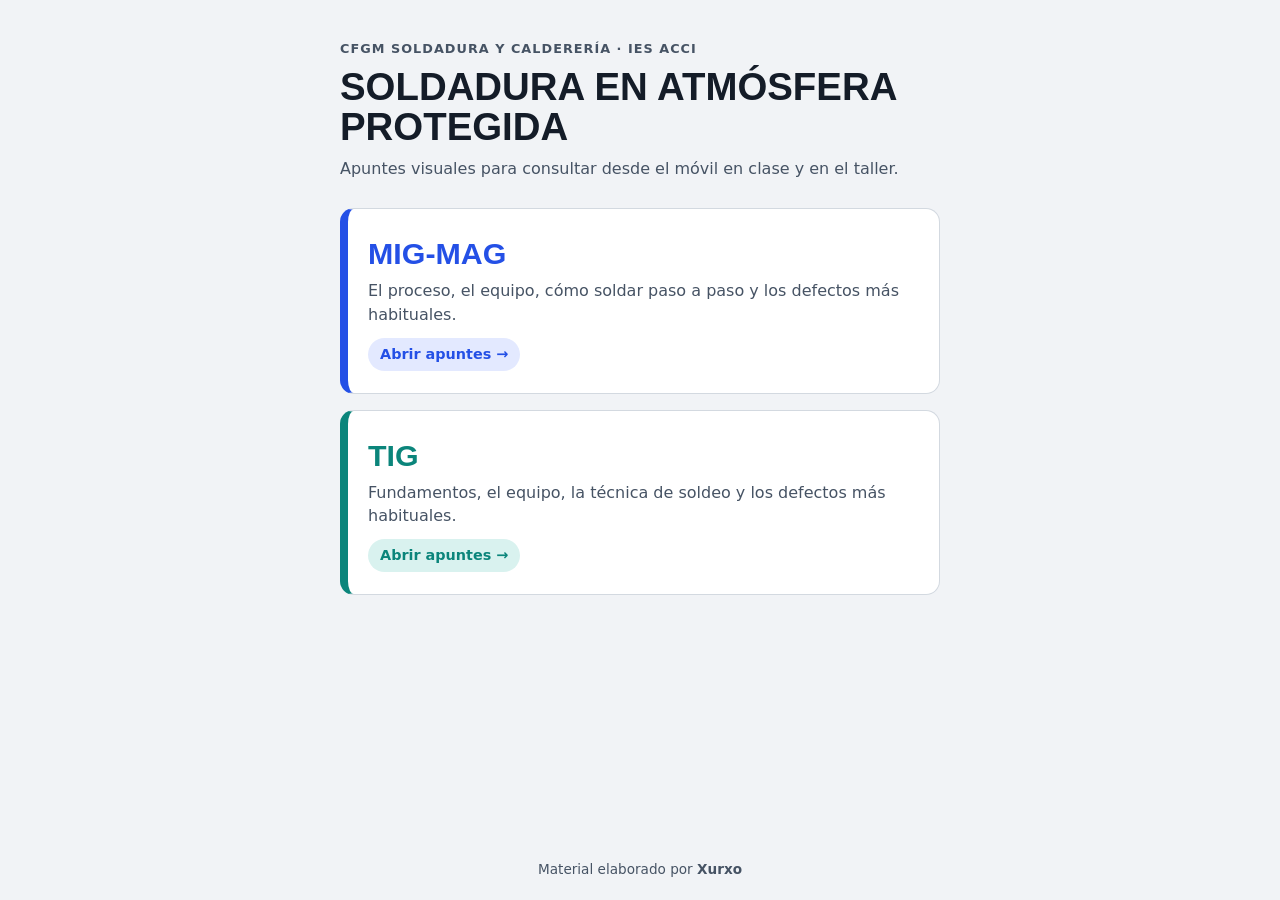
==== index.html @ 23c4bad8 "Add files via upload" ====
<!DOCTYPE html>
<html lang="es">
<head>
<meta charset="utf-8">
<meta name="viewport" content="width=device-width, initial-scale=1, viewport-fit=cover">
<title>Soldadura en Atmósfera Protegida · MIG-MAG y TIG</title>
<meta name="description" content="Apuntes visuales de MIG-MAG y TIG para el CFGM de Soldadura y Calderería.">
<meta name="theme-color" content="#2450E6">
<style>
:root{--paper:#F1F3F6;--card:#fff;--ink:#141C28;--ink2:#465364;--line:#D3D9E0;--arc:#2450E6;--arc-soft:#E3E9FF;--gas:#0B857B;--gas-soft:#D9F2EF}
@media (prefers-color-scheme:dark){:root{--paper:#0E141B;--card:#161E29;--ink:#E8EEF5;--ink2:#A2AFBE;--line:#2A3543;--arc:#8FA8FF;--arc-soft:#1A2544;--gas:#4FD1C5;--gas-soft:#12302D}}
*{box-sizing:border-box;margin:0}
body{background:var(--paper);color:var(--ink);font-family:"Atkinson Hyperlegible",system-ui,-apple-system,"Segoe UI",sans-serif;line-height:1.45;min-height:100vh;display:flex;flex-direction:column}
main{max-width:640px;width:100%;margin:0 auto;padding:40px 20px 24px;flex:1}
.etq{font-size:.8rem;letter-spacing:.08em;text-transform:uppercase;color:var(--ink2);font-weight:700}
h1{font-family:"Barlow Condensed","Arial Narrow",Impact,sans-serif;font-size:2.4rem;line-height:1.05;margin:8px 0 10px;text-transform:uppercase}
p.intro{color:var(--ink2);margin-bottom:28px}
a.tarjeta{display:block;text-decoration:none;color:inherit;background:var(--card);border:1px solid var(--line);border-left:8px solid var(--c);border-radius:14px;padding:22px 20px;margin-bottom:16px;transition:transform .12s}
a.tarjeta:active{transform:scale(.98)}
a.tarjeta h2{font-family:"Barlow Condensed","Arial Narrow",Impact,sans-serif;font-size:1.9rem;text-transform:uppercase;color:var(--c)}
a.tarjeta p{color:var(--ink2);margin-top:4px}
a.tarjeta span{display:inline-block;margin-top:12px;background:var(--cs);color:var(--c);font-weight:700;padding:6px 12px;border-radius:999px;font-size:.9rem}
.mig{--c:var(--arc);--cs:var(--arc-soft)}
.tig{--c:var(--gas);--cs:var(--gas-soft)}
footer{text-align:center;color:var(--ink2);font-size:.85rem;padding:20px}
</style>
</head>
<body>
<main>
  <div class="etq">CFGM Soldadura y Calderería · IES ACCI</div>
  <h1>Soldadura en atmósfera protegida</h1>
  <p class="intro">Apuntes visuales para consultar desde el móvil en clase y en el taller.</p>

  <a class="tarjeta mig" href="migmag.html">
    <h2>MIG-MAG</h2>
    <p>El proceso, el equipo, cómo soldar paso a paso y los defectos más habituales.</p>
    <span>Abrir apuntes →</span>
  </a>

  <a class="tarjeta tig" href="tig.html">
    <h2>TIG</h2>
    <p>Fundamentos, el equipo, la técnica de soldeo y los defectos más habituales.</p>
    <span>Abrir apuntes →</span>
  </a>
</main>
<footer>Material elaborado por <b>Xurxo</b></footer>
</body>
</html>
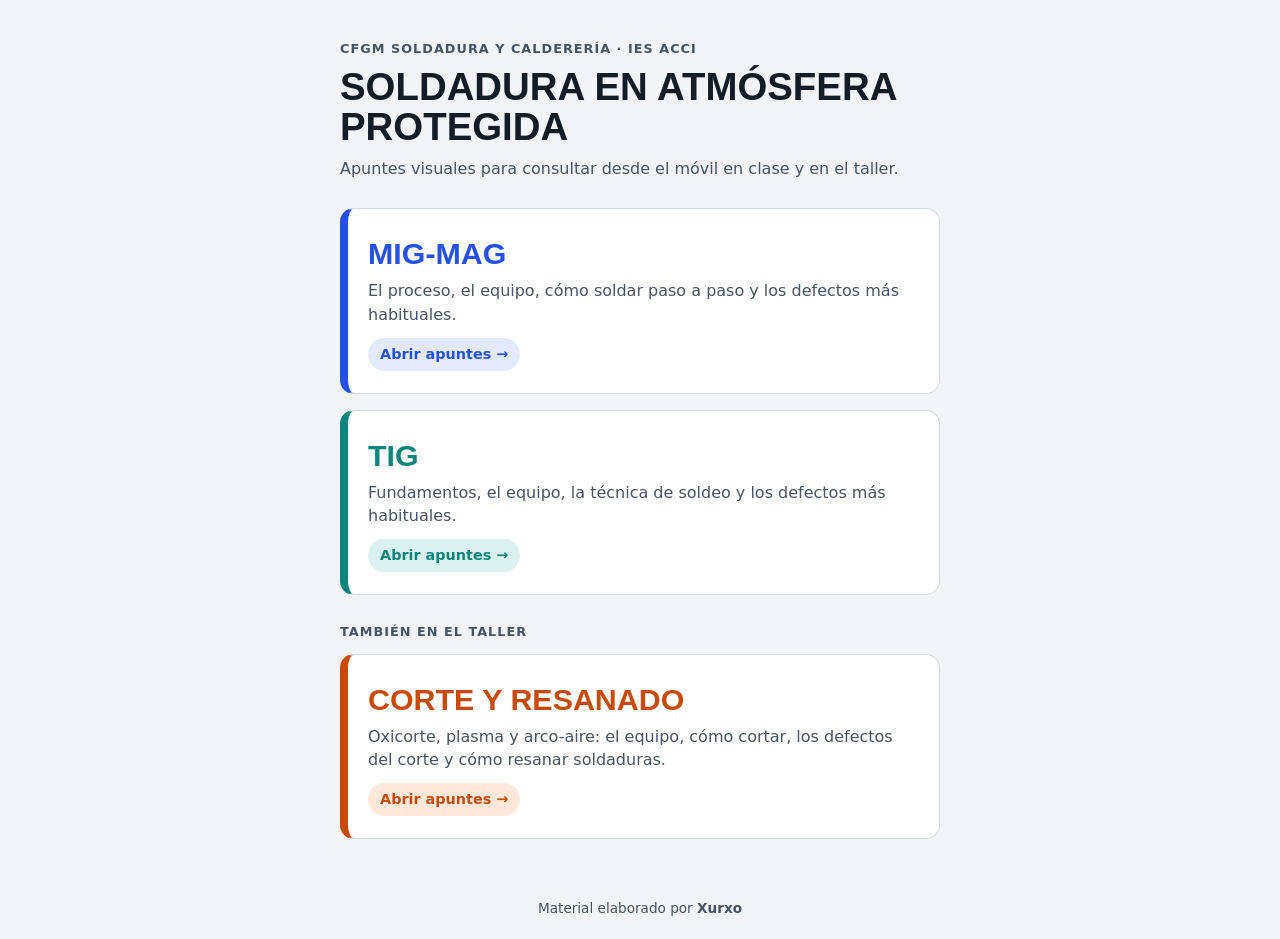
==== commit 7a49ea48: "Add files via upload" ====
--- a/index.html
+++ b/index.html
@@ -7,8 +7,8 @@
 <meta name="description" content="Apuntes visuales de MIG-MAG y TIG para el CFGM de Soldadura y Calderería.">
 <meta name="theme-color" content="#2450E6">
 <style>
-:root{--paper:#F1F3F6;--card:#fff;--ink:#141C28;--ink2:#465364;--line:#D3D9E0;--arc:#2450E6;--arc-soft:#E3E9FF;--gas:#0B857B;--gas-soft:#D9F2EF}
-@media (prefers-color-scheme:dark){:root{--paper:#0E141B;--card:#161E29;--ink:#E8EEF5;--ink2:#A2AFBE;--line:#2A3543;--arc:#8FA8FF;--arc-soft:#1A2544;--gas:#4FD1C5;--gas-soft:#12302D}}
+:root{--paper:#F1F3F6;--card:#fff;--ink:#141C28;--ink2:#465364;--line:#D3D9E0;--arc:#2450E6;--arc-soft:#E3E9FF;--gas:#0B857B;--gas-soft:#D9F2EF;--molten:#C74A08;--molten-soft:#FFE8DA}
+@media (prefers-color-scheme:dark){:root{--paper:#0E141B;--card:#161E29;--ink:#E8EEF5;--ink2:#A2AFBE;--line:#2A3543;--arc:#8FA8FF;--arc-soft:#1A2544;--gas:#4FD1C5;--gas-soft:#12302D;--molten:#FF9159;--molten-soft:#33200F}}
 *{box-sizing:border-box;margin:0}
 body{background:var(--paper);color:var(--ink);font-family:"Atkinson Hyperlegible",system-ui,-apple-system,"Segoe UI",sans-serif;line-height:1.45;min-height:100vh;display:flex;flex-direction:column}
 main{max-width:640px;width:100%;margin:0 auto;padding:40px 20px 24px;flex:1}
@@ -22,6 +22,8 @@
 a.tarjeta span{display:inline-block;margin-top:12px;background:var(--cs);color:var(--c);font-weight:700;padding:6px 12px;border-radius:999px;font-size:.9rem}
 .mig{--c:var(--arc);--cs:var(--arc-soft)}
 .tig{--c:var(--gas);--cs:var(--gas-soft)}
+.corte{--c:var(--molten);--cs:var(--molten-soft)}
+h3.sec{font-size:.8rem;letter-spacing:.08em;text-transform:uppercase;color:var(--ink2);margin:28px 0 12px}
 footer{text-align:center;color:var(--ink2);font-size:.85rem;padding:20px}
 </style>
 </head>
@@ -42,6 +44,13 @@
     <p>Fundamentos, el equipo, la técnica de soldeo y los defectos más habituales.</p>
     <span>Abrir apuntes →</span>
   </a>
+
+  <h3 class="sec">También en el taller</h3>
+  <a class="tarjeta corte" href="corte.html">
+    <h2>Corte y resanado</h2>
+    <p>Oxicorte, plasma y arco-aire: el equipo, cómo cortar, los defectos del corte y cómo resanar soldaduras.</p>
+    <span>Abrir apuntes →</span>
+  </a>
 </main>
 <footer>Material elaborado por <b>Xurxo</b></footer>
 </body>
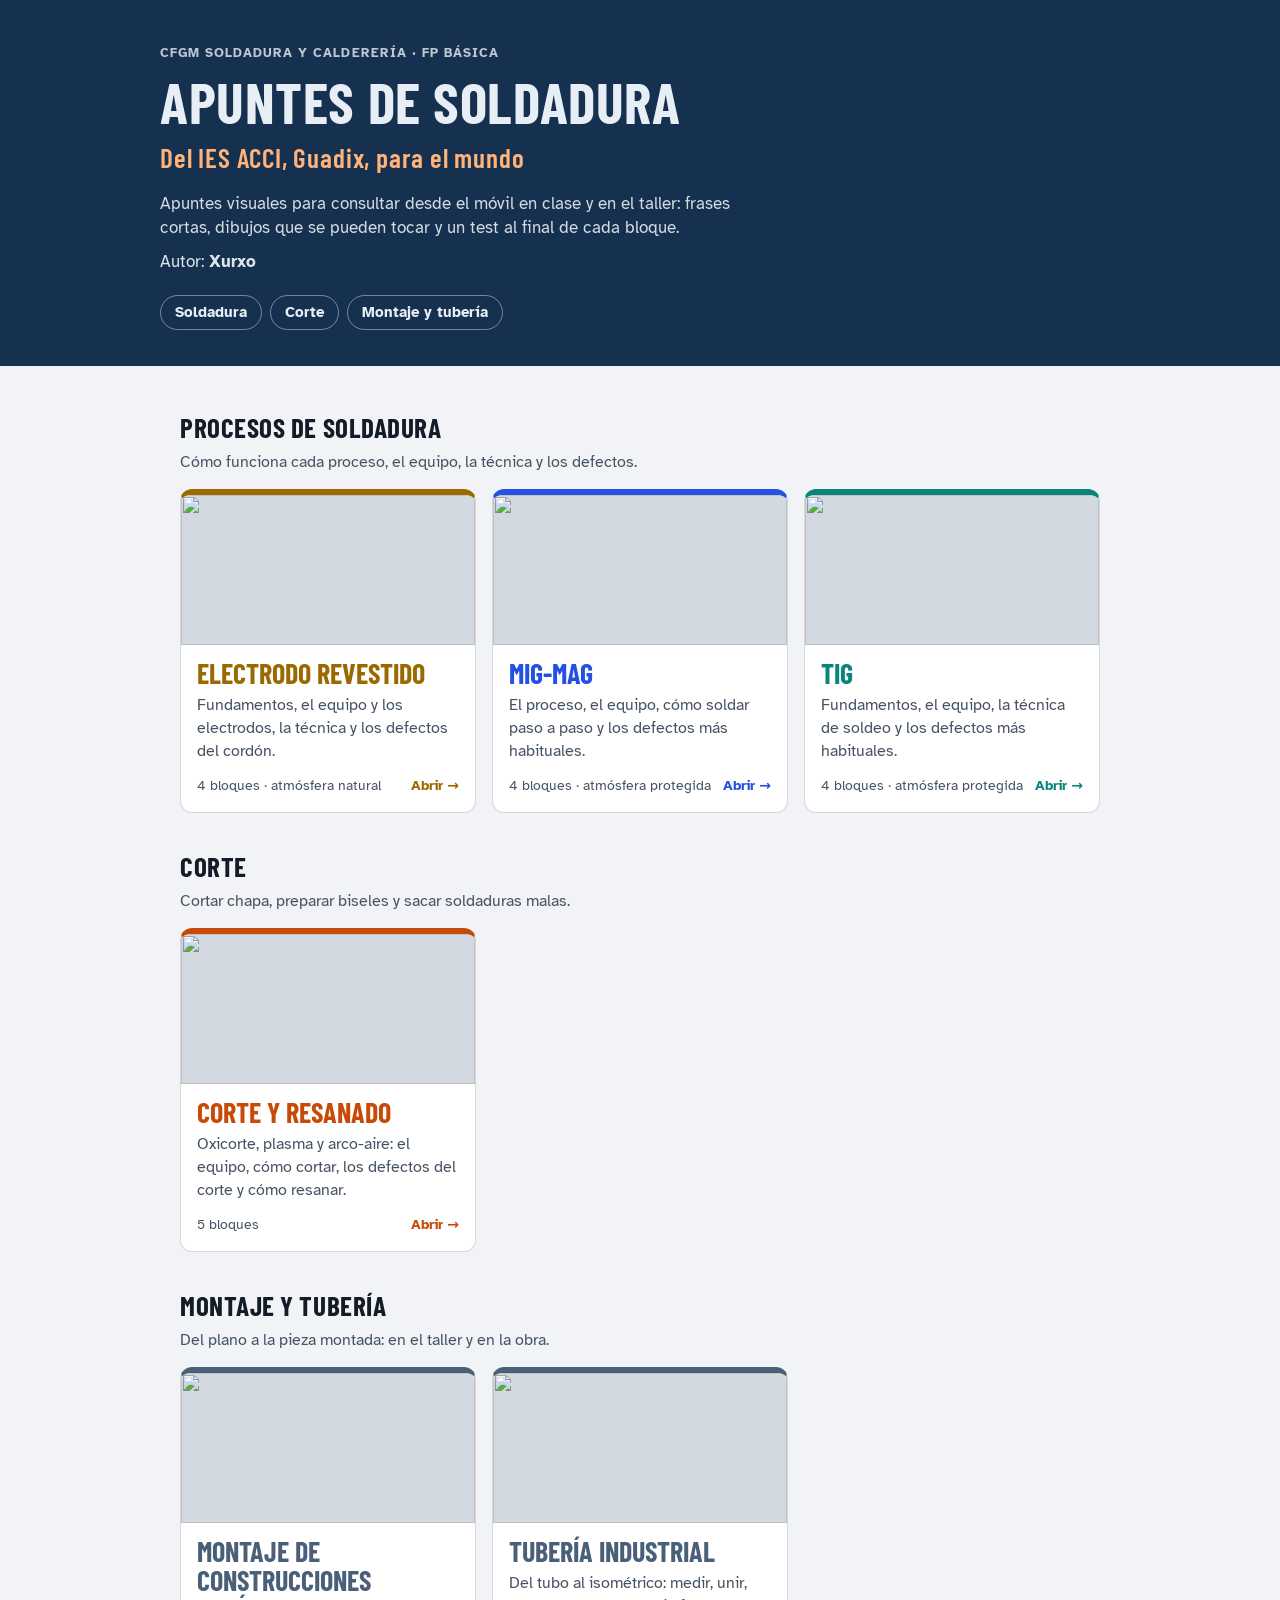
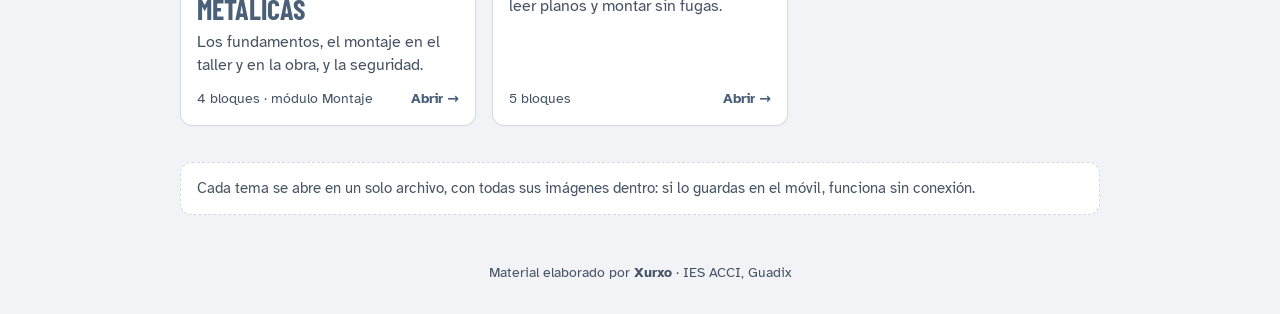
==== commit a47777fb: "Add files via upload" ====
--- a/index.html
+++ b/index.html
@@ -3,55 +3,125 @@
 <head>
 <meta charset="utf-8">
 <meta name="viewport" content="width=device-width, initial-scale=1, viewport-fit=cover">
-<title>Soldadura en Atmósfera Protegida · MIG-MAG y TIG</title>
-<meta name="description" content="Apuntes visuales de MIG-MAG y TIG para el CFGM de Soldadura y Calderería.">
-<meta name="theme-color" content="#2450E6">
+<title>Apuntes de soldadura · Xurxo</title>
+<meta name="description" content="Apuntes visuales de soldadura, corte y montaje para el alumnado de FP: electrodo, MIG-MAG, TIG, oxicorte, plasma, arco-aire, montaje de estructuras y tubería.">
+<meta name="theme-color" content="#16314F">
+<link rel="preconnect" href="https://fonts.googleapis.com">
+<link rel="preconnect" href="https://fonts.gstatic.com" crossorigin>
+<link href="https://fonts.googleapis.com/css2?family=Atkinson+Hyperlegible:wght@400;700&family=Barlow+Condensed:wght@600;700&display=swap" rel="stylesheet">
 <style>
-:root{--paper:#F1F3F6;--card:#fff;--ink:#141C28;--ink2:#465364;--line:#D3D9E0;--arc:#2450E6;--arc-soft:#E3E9FF;--gas:#0B857B;--gas-soft:#D9F2EF;--molten:#C74A08;--molten-soft:#FFE8DA}
-@media (prefers-color-scheme:dark){:root{--paper:#0E141B;--card:#161E29;--ink:#E8EEF5;--ink2:#A2AFBE;--line:#2A3543;--arc:#8FA8FF;--arc-soft:#1A2544;--gas:#4FD1C5;--gas-soft:#12302D;--molten:#FF9159;--molten-soft:#33200F}}
+/* Portada de temas: cabecera azul acero y tarjetas con foto, agrupadas por bloque de contenidos */
+:root{
+  --paper:#F1F3F6;--card:#fff;--ink:#141C28;--ink2:#465364;--line:#D3D9E0;--head:#16314F;--head-ink:#E8EEF5;
+  --arc:#2450E6;--gas:#0B857B;--molten:#C74A08;--steel:#4A5F78;--warn:#9A6A00;
+  --f-body:"Atkinson Hyperlegible",system-ui,-apple-system,"Segoe UI",sans-serif;
+  --f-head:"Barlow Condensed","Arial Narrow",Impact,sans-serif;
+}
+@media (prefers-color-scheme:dark){:root{--paper:#0E141B;--card:#161E29;--ink:#E8EEF5;--ink2:#A2AFBE;--line:#2A3543;--head:#0B1826;--arc:#8FA8FF;--gas:#4FD1C5;--molten:#FF9159;--steel:#9DB2C8;--warn:#F2C14E;color-scheme:dark}}
 *{box-sizing:border-box;margin:0}
-body{background:var(--paper);color:var(--ink);font-family:"Atkinson Hyperlegible",system-ui,-apple-system,"Segoe UI",sans-serif;line-height:1.45;min-height:100vh;display:flex;flex-direction:column}
-main{max-width:640px;width:100%;margin:0 auto;padding:40px 20px 24px;flex:1}
-.etq{font-size:.8rem;letter-spacing:.08em;text-transform:uppercase;color:var(--ink2);font-weight:700}
-h1{font-family:"Barlow Condensed","Arial Narrow",Impact,sans-serif;font-size:2.4rem;line-height:1.05;margin:8px 0 10px;text-transform:uppercase}
-p.intro{color:var(--ink2);margin-bottom:28px}
-a.tarjeta{display:block;text-decoration:none;color:inherit;background:var(--card);border:1px solid var(--line);border-left:8px solid var(--c);border-radius:14px;padding:22px 20px;margin-bottom:16px;transition:transform .12s}
-a.tarjeta:active{transform:scale(.98)}
-a.tarjeta h2{font-family:"Barlow Condensed","Arial Narrow",Impact,sans-serif;font-size:1.9rem;text-transform:uppercase;color:var(--c)}
-a.tarjeta p{color:var(--ink2);margin-top:4px}
-a.tarjeta span{display:inline-block;margin-top:12px;background:var(--cs);color:var(--c);font-weight:700;padding:6px 12px;border-radius:999px;font-size:.9rem}
-.mig{--c:var(--arc);--cs:var(--arc-soft)}
-.tig{--c:var(--gas);--cs:var(--gas-soft)}
-.corte{--c:var(--molten);--cs:var(--molten-soft)}
-h3.sec{font-size:.8rem;letter-spacing:.08em;text-transform:uppercase;color:var(--ink2);margin:28px 0 12px}
-footer{text-align:center;color:var(--ink2);font-size:.85rem;padding:20px}
+body{background:var(--paper);color:var(--ink);font-family:var(--f-body);line-height:1.45}
+header.top{background:var(--head);color:var(--head-ink);padding:44px max(20px,env(safe-area-inset-right)) 36px max(20px,env(safe-area-inset-left))}
+header.top .in,main,footer{max-width:960px;margin:0 auto}
+.etq{font-size:.8rem;letter-spacing:.08em;text-transform:uppercase;font-weight:700;opacity:.8}
+h1{font-family:var(--f-head);font-size:clamp(2.4rem,7vw,3.6rem);line-height:1;margin:10px 0 12px;text-transform:uppercase;letter-spacing:.01em}
+.intro{max-width:36rem;opacity:.9;font-size:1.05rem}
+.lema{font-family:var(--f-head);font-size:clamp(1.3rem,3.6vw,1.7rem);font-weight:600;letter-spacing:.03em;color:#FFB27A;margin:-4px 0 14px}
+.autor{margin-top:10px;font-size:1.05rem;opacity:.95}
+.saltos{display:flex;flex-wrap:wrap;gap:8px;margin-top:20px}
+.saltos a{color:var(--head-ink);text-decoration:none;border:1.5px solid rgba(232,238,245,.45);border-radius:999px;padding:6px 14px;font-weight:700;font-size:.92rem}
+.saltos a:hover,.saltos a:focus-visible{background:rgba(232,238,245,.15)}
+main{padding:8px max(20px,env(safe-area-inset-right)) 24px max(20px,env(safe-area-inset-left))}
+section.grupo{margin-top:34px;scroll-margin-top:16px}
+section.grupo>h2{font-family:var(--f-head);font-size:1.7rem;text-transform:uppercase;letter-spacing:.02em;margin-bottom:4px}
+section.grupo>p{color:var(--ink2);margin-bottom:14px}
+.temas{display:grid;gap:16px;grid-template-columns:repeat(auto-fill,minmax(270px,1fr))}
+a.tema{display:flex;flex-direction:column;text-decoration:none;color:inherit;background:var(--card);border:1px solid var(--line);border-top:6px solid var(--c);border-radius:12px;overflow:hidden;transition:transform .12s,border-color .12s}
+a.tema:hover{border-color:var(--c)}
+a.tema:active{transform:scale(.985)}
+a.tema:focus-visible{outline:3px solid var(--c);outline-offset:3px}
+a.tema img{display:block;width:100%;height:150px;object-fit:cover;background:var(--line)}
+a.tema .tx{padding:14px 16px 16px;display:flex;flex-direction:column;flex:1}
+a.tema h3{font-family:var(--f-head);font-size:1.75rem;line-height:1.05;text-transform:uppercase;color:var(--c)}
+a.tema p{color:var(--ink2);margin-top:6px;flex:1}
+a.tema .meta{display:flex;justify-content:space-between;align-items:center;margin-top:12px;font-size:.88rem}
+a.tema .meta span{color:var(--ink2)}
+a.tema .meta b{color:var(--c)}
+.c-elec{--c:var(--warn)}.c-mig{--c:var(--arc)}.c-tig{--c:var(--gas)}.c-corte{--c:var(--molten)}.c-mont{--c:var(--steel)}.c-tub{--c:var(--steel)}
+.nota{margin-top:36px;background:var(--card);border:1px dashed var(--line);border-radius:12px;padding:14px 16px;color:var(--ink2);font-size:.95rem}
+footer{text-align:center;color:var(--ink2);font-size:.85rem;padding:24px 20px 32px}
+@media (prefers-reduced-motion:reduce){a.tema{transition:none}}
 </style>
 </head>
 <body>
+<header class="top">
+  <div class="in">
+    <div class="etq">CFGM Soldadura y Calderería · FP Básica</div>
+    <h1>Apuntes de soldadura</h1>
+    <p class="lema">Del IES ACCI, Guadix, para el mundo</p>
+    <p class="intro">Apuntes visuales para consultar desde el móvil en clase y en el taller: frases cortas, dibujos que se pueden tocar y un test al final de cada bloque.</p>
+    <p class="autor">Autor: <b>Xurxo</b></p>
+    <nav class="saltos" aria-label="Grupos de temas">
+      <a href="#soldadura">Soldadura</a>
+      <a href="#corte">Corte</a>
+      <a href="#montaje">Montaje y tubería</a>
+    </nav>
+  </div>
+</header>
+
 <main>
-  <div class="etq">CFGM Soldadura y Calderería · IES ACCI</div>
-  <h1>Soldadura en atmósfera protegida</h1>
-  <p class="intro">Apuntes visuales para consultar desde el móvil en clase y en el taller.</p>
+  <section class="grupo" id="soldadura">
+    <h2>Procesos de soldadura</h2>
+    <p>Cómo funciona cada proceso, el equipo, la técnica y los defectos.</p>
+    <div class="temas">
+      <a class="tema c-elec" href="electrodo.html">
+        <img src="img/electrodo.jpg" alt="" loading="lazy">
+        <div class="tx"><h3>Electrodo revestido</h3><p>Fundamentos, el equipo y los electrodos, la técnica y los defectos del cordón.</p>
+        <div class="meta"><span>4 bloques · atmósfera natural</span><b>Abrir →</b></div></div>
+      </a>
+      <a class="tema c-mig" href="migmag.html">
+        <img src="img/migmag.jpg" alt="" loading="lazy" style="object-position:50% 40%">
+        <div class="tx"><h3>MIG-MAG</h3><p>El proceso, el equipo, cómo soldar paso a paso y los defectos más habituales.</p>
+        <div class="meta"><span>4 bloques · atmósfera protegida</span><b>Abrir →</b></div></div>
+      </a>
+      <a class="tema c-tig" href="tig.html">
+        <img src="img/tig.jpg" alt="" loading="lazy">
+        <div class="tx"><h3>TIG</h3><p>Fundamentos, el equipo, la técnica de soldeo y los defectos más habituales.</p>
+        <div class="meta"><span>4 bloques · atmósfera protegida</span><b>Abrir →</b></div></div>
+      </a>
+    </div>
+  </section>
 
-  <a class="tarjeta mig" href="migmag.html">
-    <h2>MIG-MAG</h2>
-    <p>El proceso, el equipo, cómo soldar paso a paso y los defectos más habituales.</p>
-    <span>Abrir apuntes →</span>
-  </a>
+  <section class="grupo" id="corte">
+    <h2>Corte</h2>
+    <p>Cortar chapa, preparar biseles y sacar soldaduras malas.</p>
+    <div class="temas">
+      <a class="tema c-corte" href="corte.html">
+        <img src="img/corte.jpg" alt="" loading="lazy" style="object-position:30% 50%">
+        <div class="tx"><h3>Corte y resanado</h3><p>Oxicorte, plasma y arco-aire: el equipo, cómo cortar, los defectos del corte y cómo resanar.</p>
+        <div class="meta"><span>5 bloques</span><b>Abrir →</b></div></div>
+      </a>
+    </div>
+  </section>
 
-  <a class="tarjeta tig" href="tig.html">
-    <h2>TIG</h2>
-    <p>Fundamentos, el equipo, la técnica de soldeo y los defectos más habituales.</p>
-    <span>Abrir apuntes →</span>
-  </a>
+  <section class="grupo" id="montaje">
+    <h2>Montaje y tubería</h2>
+    <p>Del plano a la pieza montada: en el taller y en la obra.</p>
+    <div class="temas">
+      <a class="tema c-mont" href="montaje.html">
+        <img src="img/montaje.jpg" alt="" loading="lazy">
+        <div class="tx"><h3>Montaje de construcciones metálicas</h3><p>Los fundamentos, el montaje en el taller y en la obra, y la seguridad.</p>
+        <div class="meta"><span>4 bloques · módulo Montaje</span><b>Abrir →</b></div></div>
+      </a>
+      <a class="tema c-tub" href="tuberia.html">
+        <img src="img/tuberia.jpg" alt="" loading="lazy">
+        <div class="tx"><h3>Tubería industrial</h3><p>Del tubo al isométrico: medir, unir, leer planos y montar sin fugas.</p>
+        <div class="meta"><span>5 bloques</span><b>Abrir →</b></div></div>
+      </a>
+    </div>
+  </section>
 
-  <h3 class="sec">También en el taller</h3>
-  <a class="tarjeta corte" href="corte.html">
-    <h2>Corte y resanado</h2>
-    <p>Oxicorte, plasma y arco-aire: el equipo, cómo cortar, los defectos del corte y cómo resanar soldaduras.</p>
-    <span>Abrir apuntes →</span>
-  </a>
+  <p class="nota">Cada tema se abre en un solo archivo, con todas sus imágenes dentro: si lo guardas en el móvil, funciona sin conexión.</p>
 </main>
-<footer>Material elaborado por <b>Xurxo</b></footer>
+<footer>Material elaborado por <b>Xurxo</b> · IES ACCI, Guadix</footer>
 </body>
 </html>
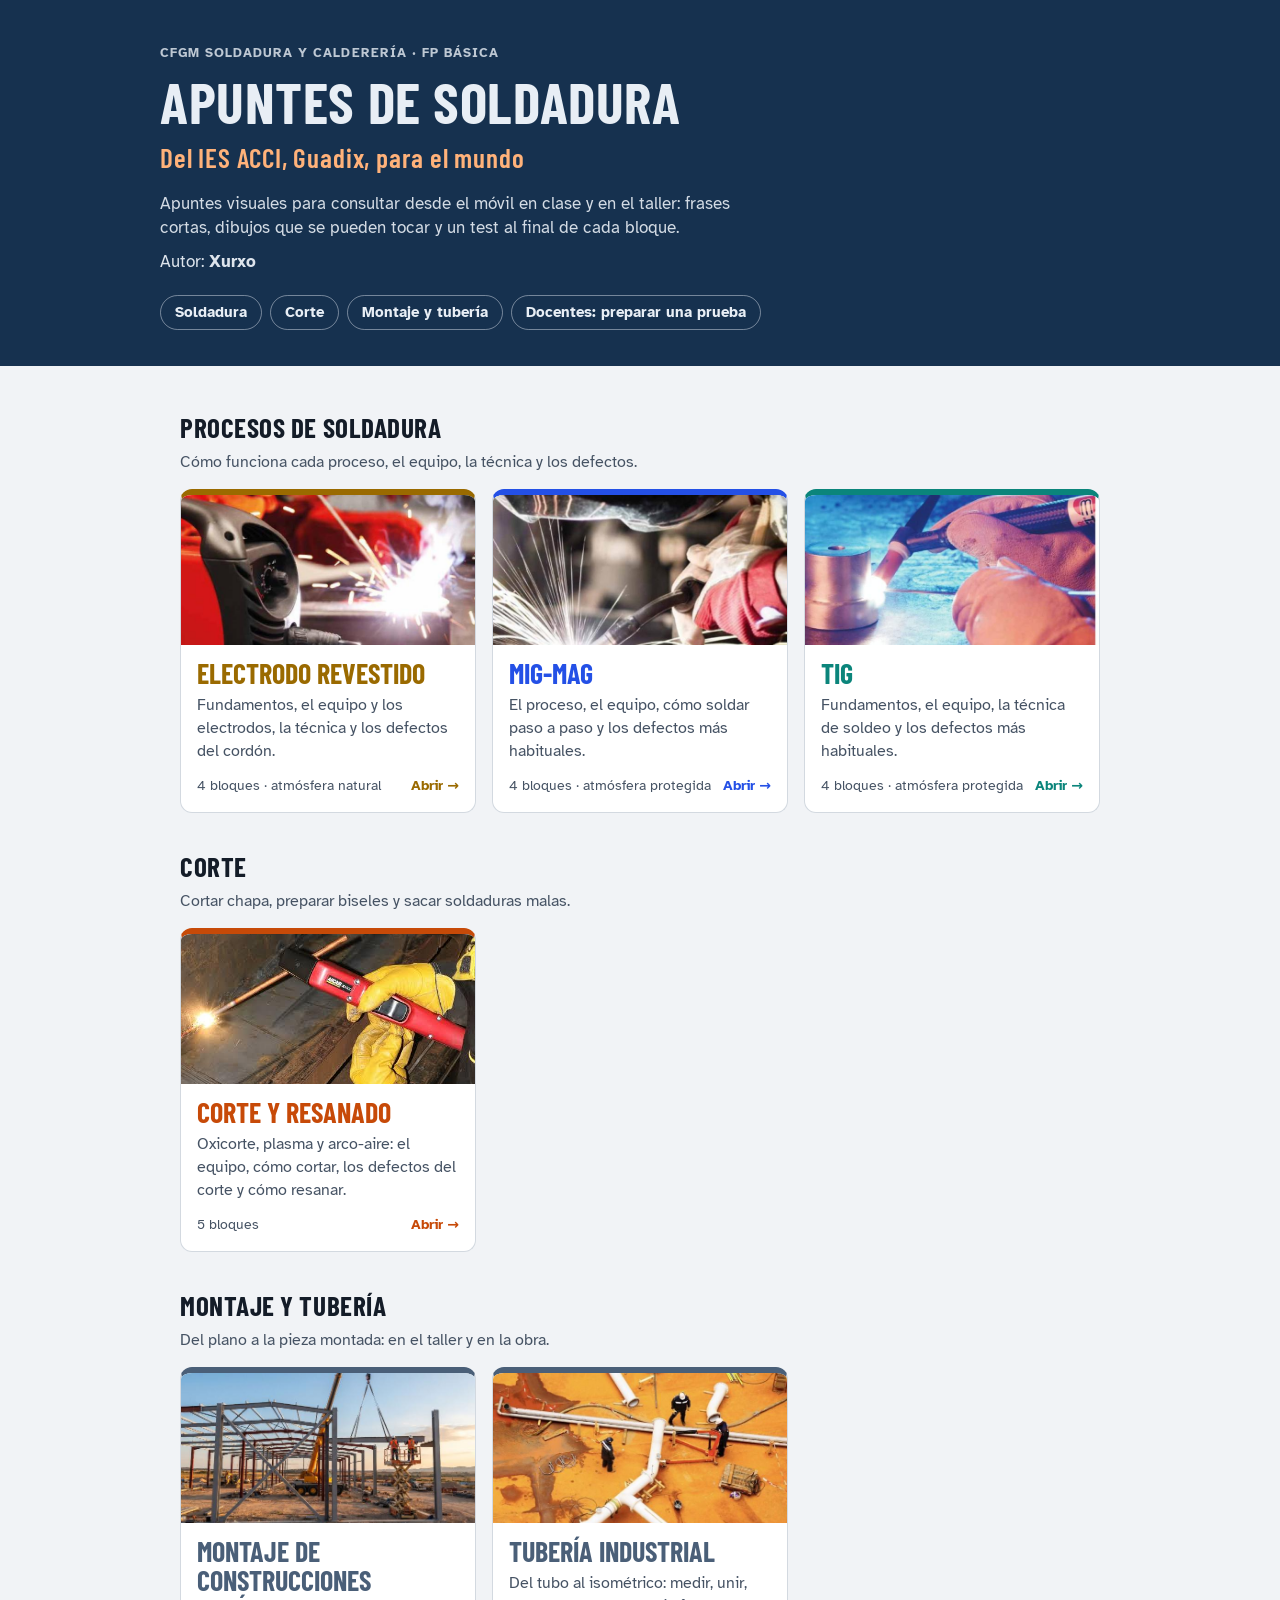
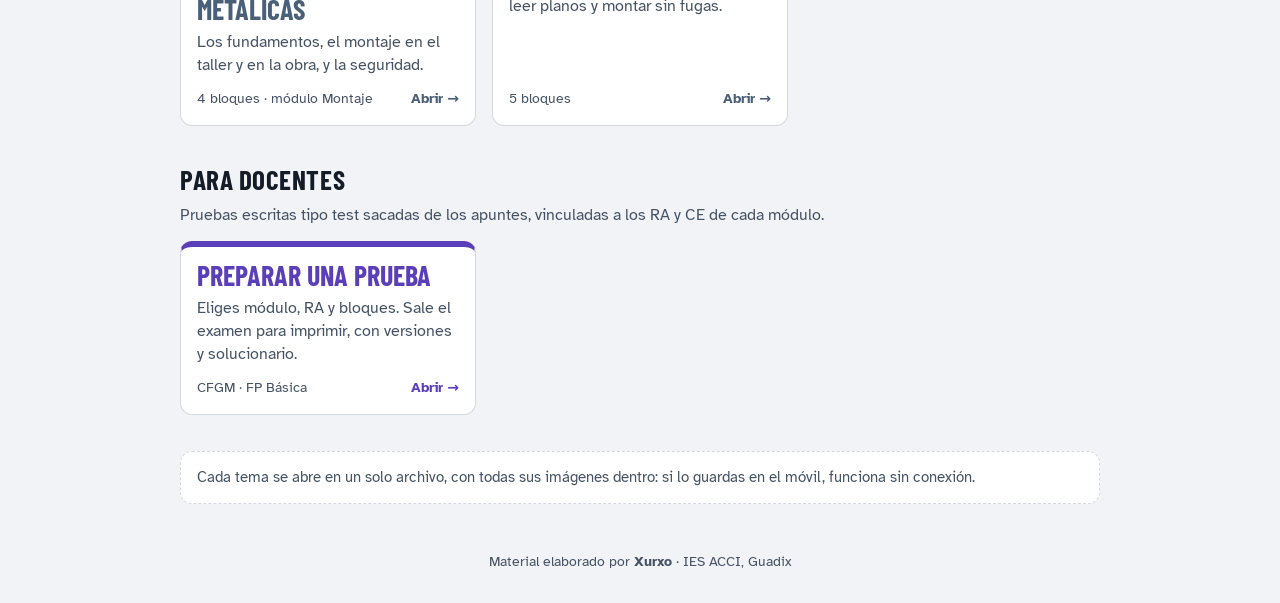
==== commit dd496678: "Add files via upload" ====
--- a/index.html
+++ b/index.html
@@ -64,6 +64,7 @@
       <a href="#soldadura">Soldadura</a>
       <a href="#corte">Corte</a>
       <a href="#montaje">Montaje y tubería</a>
+      <a href="preparar.html">Docentes: preparar una prueba</a>
     </nav>
   </div>
 </header>
@@ -120,6 +121,17 @@
     </div>
   </section>
 
+  <section class="grupo" id="docentes">
+    <h2>Para docentes</h2>
+    <p>Pruebas escritas tipo test sacadas de los apuntes, vinculadas a los RA y CE de cada módulo.</p>
+    <div class="temas">
+      <a class="tema c-mig" href="preparar.html" style="--c:#5B3FB8">
+        <div class="tx"><h3>Preparar una prueba</h3><p>Eliges módulo, RA y bloques. Sale el examen para imprimir, con versiones y solucionario.</p>
+        <div class="meta"><span>CFGM · FP Básica</span><b>Abrir →</b></div></div>
+      </a>
+    </div>
+  </section>
+
   <p class="nota">Cada tema se abre en un solo archivo, con todas sus imágenes dentro: si lo guardas en el móvil, funciona sin conexión.</p>
 </main>
 <footer>Material elaborado por <b>Xurxo</b> · IES ACCI, Guadix</footer>
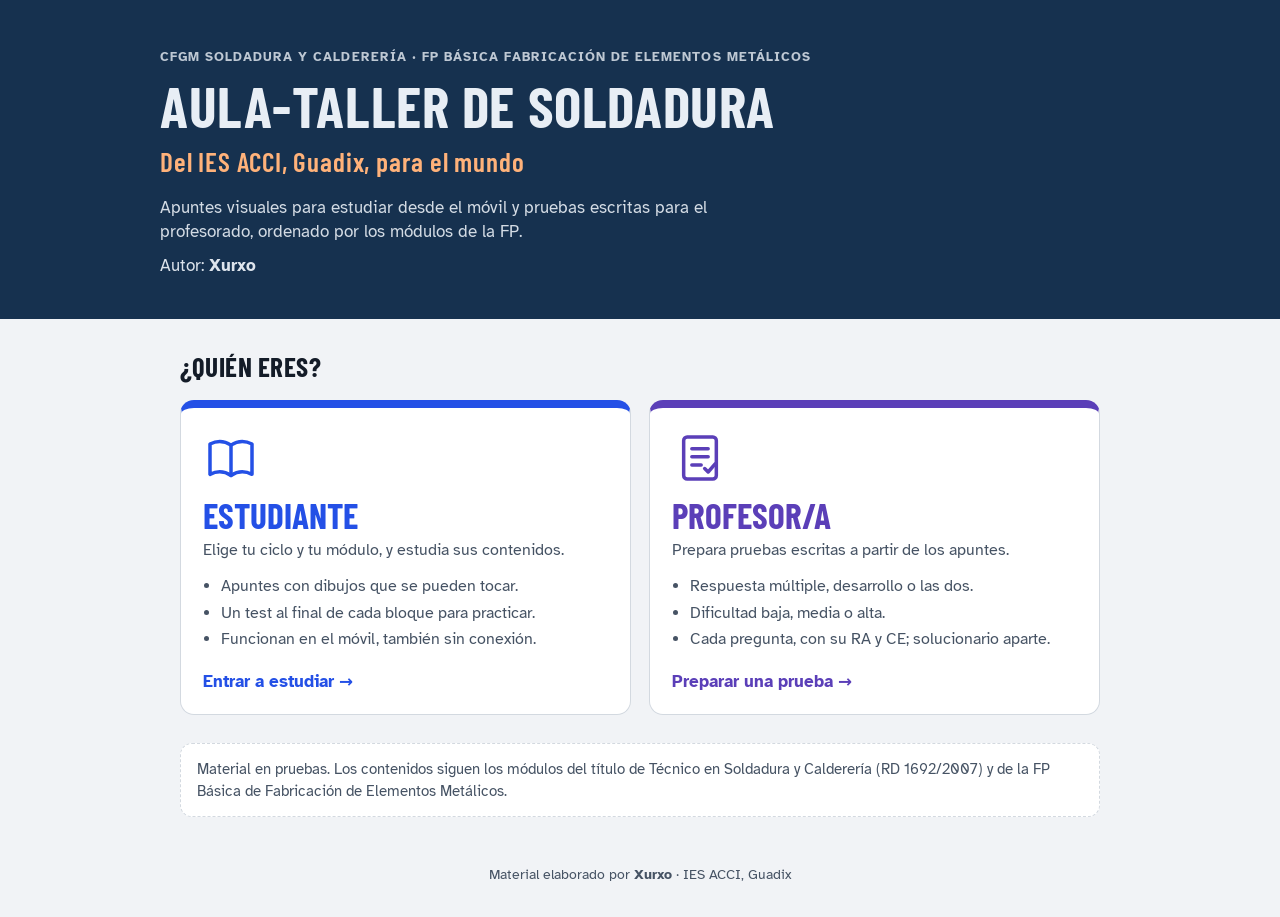
==== commit be2fc666: "Add files via upload" ====
--- a/index.html
+++ b/index.html
@@ -3,136 +3,79 @@
 <head>
 <meta charset="utf-8">
 <meta name="viewport" content="width=device-width, initial-scale=1, viewport-fit=cover">
-<title>Apuntes de soldadura · Xurxo</title>
-<meta name="description" content="Apuntes visuales de soldadura, corte y montaje para el alumnado de FP: electrodo, MIG-MAG, TIG, oxicorte, plasma, arco-aire, montaje de estructuras y tubería.">
+<title>Aula-taller de soldadura · Xurxo</title>
+<meta name="description" content="Aula-taller de soldadura para FP: apuntes visuales por módulo para el alumnado y pruebas escritas vinculadas a RA y CE para el profesorado.">
 <meta name="theme-color" content="#16314F">
 <link rel="preconnect" href="https://fonts.googleapis.com">
 <link rel="preconnect" href="https://fonts.gstatic.com" crossorigin>
 <link href="https://fonts.googleapis.com/css2?family=Atkinson+Hyperlegible:wght@400;700&family=Barlow+Condensed:wght@600;700&display=swap" rel="stylesheet">
 <style>
-/* Portada de temas: cabecera azul acero y tarjetas con foto, agrupadas por bloque de contenidos */
+/* Entrada del aula-taller: dos puertas, estudiante y profesor */
 :root{
   --paper:#F1F3F6;--card:#fff;--ink:#141C28;--ink2:#465364;--line:#D3D9E0;--head:#16314F;--head-ink:#E8EEF5;
-  --arc:#2450E6;--gas:#0B857B;--molten:#C74A08;--steel:#4A5F78;--warn:#9A6A00;
+  --arc:#2450E6;--gas:#0B857B;--molten:#C74A08;--steel:#4A5F78;--violet:#5B3FB8;
   --f-body:"Atkinson Hyperlegible",system-ui,-apple-system,"Segoe UI",sans-serif;
   --f-head:"Barlow Condensed","Arial Narrow",Impact,sans-serif;
 }
-@media (prefers-color-scheme:dark){:root{--paper:#0E141B;--card:#161E29;--ink:#E8EEF5;--ink2:#A2AFBE;--line:#2A3543;--head:#0B1826;--arc:#8FA8FF;--gas:#4FD1C5;--molten:#FF9159;--steel:#9DB2C8;--warn:#F2C14E;color-scheme:dark}}
+@media (prefers-color-scheme:dark){:root{--paper:#0E141B;--card:#161E29;--ink:#E8EEF5;--ink2:#A2AFBE;--line:#2A3543;--head:#0B1826;--arc:#8FA8FF;--gas:#4FD1C5;--molten:#FF9159;--steel:#9DB2C8;--violet:#B7A4FF;color-scheme:dark}}
 *{box-sizing:border-box;margin:0}
-body{background:var(--paper);color:var(--ink);font-family:var(--f-body);line-height:1.45}
-header.top{background:var(--head);color:var(--head-ink);padding:44px max(20px,env(safe-area-inset-right)) 36px max(20px,env(safe-area-inset-left))}
-header.top .in,main,footer{max-width:960px;margin:0 auto}
+body{background:var(--paper);color:var(--ink);font-family:var(--f-body);line-height:1.45;min-height:100vh;display:flex;flex-direction:column}
+header.top{background:var(--head);color:var(--head-ink);padding:48px max(20px,env(safe-area-inset-right)) 40px max(20px,env(safe-area-inset-left))}
+header.top .in,main,footer{max-width:960px;margin:0 auto;width:100%}
 .etq{font-size:.8rem;letter-spacing:.08em;text-transform:uppercase;font-weight:700;opacity:.8}
 h1{font-family:var(--f-head);font-size:clamp(2.4rem,7vw,3.6rem);line-height:1;margin:10px 0 12px;text-transform:uppercase;letter-spacing:.01em}
-.intro{max-width:36rem;opacity:.9;font-size:1.05rem}
 .lema{font-family:var(--f-head);font-size:clamp(1.3rem,3.6vw,1.7rem);font-weight:600;letter-spacing:.03em;color:#FFB27A;margin:-4px 0 14px}
+.intro{max-width:38rem;opacity:.9;font-size:1.05rem}
 .autor{margin-top:10px;font-size:1.05rem;opacity:.95}
-.saltos{display:flex;flex-wrap:wrap;gap:8px;margin-top:20px}
-.saltos a{color:var(--head-ink);text-decoration:none;border:1.5px solid rgba(232,238,245,.45);border-radius:999px;padding:6px 14px;font-weight:700;font-size:.92rem}
-.saltos a:hover,.saltos a:focus-visible{background:rgba(232,238,245,.15)}
-main{padding:8px max(20px,env(safe-area-inset-right)) 24px max(20px,env(safe-area-inset-left))}
-section.grupo{margin-top:34px;scroll-margin-top:16px}
-section.grupo>h2{font-family:var(--f-head);font-size:1.7rem;text-transform:uppercase;letter-spacing:.02em;margin-bottom:4px}
-section.grupo>p{color:var(--ink2);margin-bottom:14px}
-.temas{display:grid;gap:16px;grid-template-columns:repeat(auto-fill,minmax(270px,1fr))}
-a.tema{display:flex;flex-direction:column;text-decoration:none;color:inherit;background:var(--card);border:1px solid var(--line);border-top:6px solid var(--c);border-radius:12px;overflow:hidden;transition:transform .12s,border-color .12s}
-a.tema:hover{border-color:var(--c)}
-a.tema:active{transform:scale(.985)}
-a.tema:focus-visible{outline:3px solid var(--c);outline-offset:3px}
-a.tema img{display:block;width:100%;height:150px;object-fit:cover;background:var(--line)}
-a.tema .tx{padding:14px 16px 16px;display:flex;flex-direction:column;flex:1}
-a.tema h3{font-family:var(--f-head);font-size:1.75rem;line-height:1.05;text-transform:uppercase;color:var(--c)}
-a.tema p{color:var(--ink2);margin-top:6px;flex:1}
-a.tema .meta{display:flex;justify-content:space-between;align-items:center;margin-top:12px;font-size:.88rem}
-a.tema .meta span{color:var(--ink2)}
-a.tema .meta b{color:var(--c)}
-.c-elec{--c:var(--warn)}.c-mig{--c:var(--arc)}.c-tig{--c:var(--gas)}.c-corte{--c:var(--molten)}.c-mont{--c:var(--steel)}.c-tub{--c:var(--steel)}
-.nota{margin-top:36px;background:var(--card);border:1px dashed var(--line);border-radius:12px;padding:14px 16px;color:var(--ink2);font-size:.95rem}
+main{padding:28px max(20px,env(safe-area-inset-right)) 24px max(20px,env(safe-area-inset-left));flex:1}
+h2{font-family:var(--f-head);font-size:1.7rem;text-transform:uppercase;letter-spacing:.02em;margin-bottom:14px}
+.puertas{display:grid;gap:18px;grid-template-columns:repeat(auto-fit,minmax(290px,1fr))}
+a.puerta{display:flex;flex-direction:column;text-decoration:none;color:inherit;background:var(--card);border:1px solid var(--line);border-top:8px solid var(--c);border-radius:14px;padding:22px 22px 20px;transition:transform .12s,border-color .12s}
+a.puerta:hover{border-color:var(--c)}
+a.puerta:active{transform:scale(.985)}
+a.puerta:focus-visible{outline:3px solid var(--c);outline-offset:3px}
+a.puerta svg{width:56px;height:56px;color:var(--c)}
+a.puerta h3{font-family:var(--f-head);font-size:2.2rem;line-height:1;text-transform:uppercase;color:var(--c);margin:12px 0 6px}
+a.puerta p{color:var(--ink2)}
+a.puerta ul{color:var(--ink2);padding-left:1.1rem;margin:10px 0 0;flex:1}
+a.puerta li{margin:3px 0}
+a.puerta .ir{margin-top:16px;font-weight:700;color:var(--c);font-size:1.05rem}
+.p-alu{--c:var(--arc)}.p-pro{--c:var(--violet)}
+.nota{margin-top:28px;background:var(--card);border:1px dashed var(--line);border-radius:12px;padding:14px 16px;color:var(--ink2);font-size:.95rem}
 footer{text-align:center;color:var(--ink2);font-size:.85rem;padding:24px 20px 32px}
-@media (prefers-reduced-motion:reduce){a.tema{transition:none}}
+@media (prefers-reduced-motion:reduce){a.puerta{transition:none}}
 </style>
 </head>
 <body>
 <header class="top">
   <div class="in">
-    <div class="etq">CFGM Soldadura y Calderería · FP Básica</div>
-    <h1>Apuntes de soldadura</h1>
+    <div class="etq">CFGM Soldadura y Calderería · FP Básica Fabricación de Elementos Metálicos</div>
+    <h1>Aula-taller de soldadura</h1>
     <p class="lema">Del IES ACCI, Guadix, para el mundo</p>
-    <p class="intro">Apuntes visuales para consultar desde el móvil en clase y en el taller: frases cortas, dibujos que se pueden tocar y un test al final de cada bloque.</p>
+    <p class="intro">Apuntes visuales para estudiar desde el móvil y pruebas escritas para el profesorado, ordenado por los módulos de la FP.</p>
     <p class="autor">Autor: <b>Xurxo</b></p>
-    <nav class="saltos" aria-label="Grupos de temas">
-      <a href="#soldadura">Soldadura</a>
-      <a href="#corte">Corte</a>
-      <a href="#montaje">Montaje y tubería</a>
-      <a href="preparar.html">Docentes: preparar una prueba</a>
-    </nav>
   </div>
 </header>
 
 <main>
-  <section class="grupo" id="soldadura">
-    <h2>Procesos de soldadura</h2>
-    <p>Cómo funciona cada proceso, el equipo, la técnica y los defectos.</p>
-    <div class="temas">
-      <a class="tema c-elec" href="electrodo.html">
-        <img src="img/electrodo.jpg" alt="" loading="lazy">
-        <div class="tx"><h3>Electrodo revestido</h3><p>Fundamentos, el equipo y los electrodos, la técnica y los defectos del cordón.</p>
-        <div class="meta"><span>4 bloques · atmósfera natural</span><b>Abrir →</b></div></div>
-      </a>
-      <a class="tema c-mig" href="migmag.html">
-        <img src="img/migmag.jpg" alt="" loading="lazy" style="object-position:50% 40%">
-        <div class="tx"><h3>MIG-MAG</h3><p>El proceso, el equipo, cómo soldar paso a paso y los defectos más habituales.</p>
-        <div class="meta"><span>4 bloques · atmósfera protegida</span><b>Abrir →</b></div></div>
-      </a>
-      <a class="tema c-tig" href="tig.html">
-        <img src="img/tig.jpg" alt="" loading="lazy">
-        <div class="tx"><h3>TIG</h3><p>Fundamentos, el equipo, la técnica de soldeo y los defectos más habituales.</p>
-        <div class="meta"><span>4 bloques · atmósfera protegida</span><b>Abrir →</b></div></div>
-      </a>
-    </div>
-  </section>
-
-  <section class="grupo" id="corte">
-    <h2>Corte</h2>
-    <p>Cortar chapa, preparar biseles y sacar soldaduras malas.</p>
-    <div class="temas">
-      <a class="tema c-corte" href="corte.html">
-        <img src="img/corte.jpg" alt="" loading="lazy" style="object-position:30% 50%">
-        <div class="tx"><h3>Corte y resanado</h3><p>Oxicorte, plasma y arco-aire: el equipo, cómo cortar, los defectos del corte y cómo resanar.</p>
-        <div class="meta"><span>5 bloques</span><b>Abrir →</b></div></div>
-      </a>
-    </div>
-  </section>
-
-  <section class="grupo" id="montaje">
-    <h2>Montaje y tubería</h2>
-    <p>Del plano a la pieza montada: en el taller y en la obra.</p>
-    <div class="temas">
-      <a class="tema c-mont" href="montaje.html">
-        <img src="img/montaje.jpg" alt="" loading="lazy">
-        <div class="tx"><h3>Montaje de construcciones metálicas</h3><p>Los fundamentos, el montaje en el taller y en la obra, y la seguridad.</p>
-        <div class="meta"><span>4 bloques · módulo Montaje</span><b>Abrir →</b></div></div>
-      </a>
-      <a class="tema c-tub" href="tuberia.html">
-        <img src="img/tuberia.jpg" alt="" loading="lazy">
-        <div class="tx"><h3>Tubería industrial</h3><p>Del tubo al isométrico: medir, unir, leer planos y montar sin fugas.</p>
-        <div class="meta"><span>5 bloques</span><b>Abrir →</b></div></div>
-      </a>
-    </div>
-  </section>
-
-  <section class="grupo" id="docentes">
-    <h2>Para docentes</h2>
-    <p>Pruebas escritas tipo test sacadas de los apuntes, vinculadas a los RA y CE de cada módulo.</p>
-    <div class="temas">
-      <a class="tema c-mig" href="preparar.html" style="--c:#5B3FB8">
-        <div class="tx"><h3>Preparar una prueba</h3><p>Eliges módulo, RA y bloques. Sale el examen para imprimir, con versiones y solucionario.</p>
-        <div class="meta"><span>CFGM · FP Básica</span><b>Abrir →</b></div></div>
-      </a>
-    </div>
-  </section>
-
-  <p class="nota">Cada tema se abre en un solo archivo, con todas sus imágenes dentro: si lo guardas en el móvil, funciona sin conexión.</p>
+  <h2>¿Quién eres?</h2>
+  <div class="puertas">
+    <a class="puerta p-alu" href="estudiar.html">
+      <svg viewBox="0 0 48 48" fill="none" stroke="currentColor" stroke-width="3" stroke-linecap="round" stroke-linejoin="round" aria-hidden="true"><path d="M6 12c6-3 12-3 18 1 6-4 12-4 18-1v26c-6-3-12-3-18 1-6-4-12-4-18-1z"/><path d="M24 13v26"/></svg>
+      <h3>Estudiante</h3>
+      <p>Elige tu ciclo y tu módulo, y estudia sus contenidos.</p>
+      <ul><li>Apuntes con dibujos que se pueden tocar.</li><li>Un test al final de cada bloque para practicar.</li><li>Funcionan en el móvil, también sin conexión.</li></ul>
+      <span class="ir">Entrar a estudiar →</span>
+    </a>
+    <a class="puerta p-pro" href="preparar.html">
+      <svg viewBox="0 0 48 48" fill="none" stroke="currentColor" stroke-width="3" stroke-linecap="round" stroke-linejoin="round" aria-hidden="true"><rect x="10" y="6" width="28" height="36" rx="3"/><path d="M17 16h14M17 23h14M17 30h8"/><path d="m28 33 3 3 6-7"/></svg>
+      <h3>Profesor/a</h3>
+      <p>Prepara pruebas escritas a partir de los apuntes.</p>
+      <ul><li>Respuesta múltiple, desarrollo o las dos.</li><li>Dificultad baja, media o alta.</li><li>Cada pregunta, con su RA y CE; solucionario aparte.</li></ul>
+      <span class="ir">Preparar una prueba →</span>
+    </a>
+  </div>
+  <p class="nota">Material en pruebas. Los contenidos siguen los módulos del título de Técnico en Soldadura y Calderería (RD 1692/2007) y de la FP Básica de Fabricación de Elementos Metálicos.</p>
 </main>
 <footer>Material elaborado por <b>Xurxo</b> · IES ACCI, Guadix</footer>
 </body>
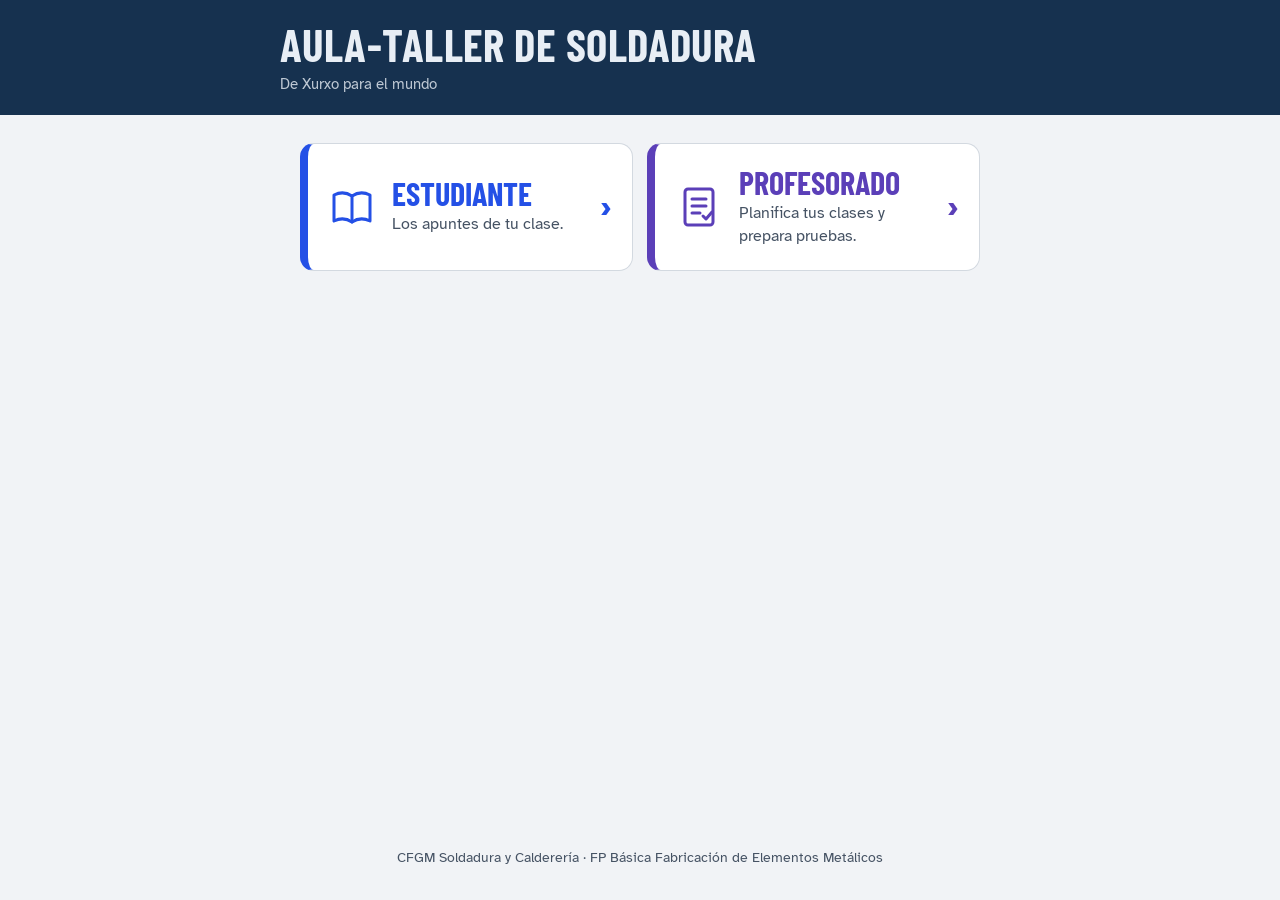
==== commit 734d3b26: "Add files via upload" ====
--- a/index.html
+++ b/index.html
@@ -4,7 +4,7 @@
 <meta charset="utf-8">
 <meta name="viewport" content="width=device-width, initial-scale=1, viewport-fit=cover">
 <title>Aula-taller de soldadura · Xurxo</title>
-<meta name="description" content="Aula-taller de soldadura para FP: apuntes visuales por módulo para el alumnado y pruebas escritas vinculadas a RA y CE para el profesorado.">
+<meta name="description" content="Aula-taller de soldadura para FP: apuntes visuales por módulo para el alumnado y planificación y pruebas para el profesorado.">
 <meta name="theme-color" content="#16314F">
 <link rel="preconnect" href="https://fonts.googleapis.com">
 <link rel="preconnect" href="https://fonts.gstatic.com" crossorigin>
@@ -13,35 +13,28 @@
 /* Entrada del aula-taller: dos puertas, estudiante y profesor */
 :root{
   --paper:#F1F3F6;--card:#fff;--ink:#141C28;--ink2:#465364;--line:#D3D9E0;--head:#16314F;--head-ink:#E8EEF5;
-  --arc:#2450E6;--gas:#0B857B;--molten:#C74A08;--steel:#4A5F78;--violet:#5B3FB8;
+  --arc:#2450E6;--violet:#5B3FB8;
   --f-body:"Atkinson Hyperlegible",system-ui,-apple-system,"Segoe UI",sans-serif;
   --f-head:"Barlow Condensed","Arial Narrow",Impact,sans-serif;
 }
-@media (prefers-color-scheme:dark){:root{--paper:#0E141B;--card:#161E29;--ink:#E8EEF5;--ink2:#A2AFBE;--line:#2A3543;--head:#0B1826;--arc:#8FA8FF;--gas:#4FD1C5;--molten:#FF9159;--steel:#9DB2C8;--violet:#B7A4FF;color-scheme:dark}}
+@media (prefers-color-scheme:dark){:root{--paper:#0E141B;--card:#161E29;--ink:#E8EEF5;--ink2:#A2AFBE;--line:#2A3543;--head:#0B1826;--arc:#8FA8FF;--violet:#B7A4FF;color-scheme:dark}}
 *{box-sizing:border-box;margin:0}
 body{background:var(--paper);color:var(--ink);font-family:var(--f-body);line-height:1.45;min-height:100vh;display:flex;flex-direction:column}
-header.top{background:var(--head);color:var(--head-ink);padding:48px max(20px,env(safe-area-inset-right)) 40px max(20px,env(safe-area-inset-left))}
-header.top .in,main,footer{max-width:960px;margin:0 auto;width:100%}
-.etq{font-size:.8rem;letter-spacing:.08em;text-transform:uppercase;font-weight:700;opacity:.8}
-h1{font-family:var(--f-head);font-size:clamp(2.4rem,7vw,3.6rem);line-height:1;margin:10px 0 12px;text-transform:uppercase;letter-spacing:.01em}
-.lema{font-family:var(--f-head);font-size:clamp(1.3rem,3.6vw,1.7rem);font-weight:600;letter-spacing:.03em;color:#FFB27A;margin:-4px 0 14px}
-.intro{max-width:38rem;opacity:.9;font-size:1.05rem}
-.autor{margin-top:10px;font-size:1.05rem;opacity:.95}
+header.top{background:var(--head);color:var(--head-ink);padding:22px max(20px,env(safe-area-inset-right)) 20px max(20px,env(safe-area-inset-left))}
+header.top .in,main,footer{max-width:720px;margin:0 auto;width:100%}
+h1{font-family:var(--f-head);font-size:clamp(2rem,6vw,2.8rem);line-height:1;text-transform:uppercase;letter-spacing:.01em}
+.lema{font-size:.95rem;opacity:.8;margin-top:6px}
 main{padding:28px max(20px,env(safe-area-inset-right)) 24px max(20px,env(safe-area-inset-left));flex:1}
-h2{font-family:var(--f-head);font-size:1.7rem;text-transform:uppercase;letter-spacing:.02em;margin-bottom:14px}
-.puertas{display:grid;gap:18px;grid-template-columns:repeat(auto-fit,minmax(290px,1fr))}
-a.puerta{display:flex;flex-direction:column;text-decoration:none;color:inherit;background:var(--card);border:1px solid var(--line);border-top:8px solid var(--c);border-radius:14px;padding:22px 22px 20px;transition:transform .12s,border-color .12s}
+.puertas{display:grid;gap:14px;grid-template-columns:repeat(auto-fit,minmax(260px,1fr))}
+a.puerta{display:flex;align-items:center;gap:16px;text-decoration:none;color:inherit;background:var(--card);border:1px solid var(--line);border-left:8px solid var(--c);border-radius:14px;padding:22px 20px;transition:transform .12s,border-color .12s}
 a.puerta:hover{border-color:var(--c)}
 a.puerta:active{transform:scale(.985)}
 a.puerta:focus-visible{outline:3px solid var(--c);outline-offset:3px}
-a.puerta svg{width:56px;height:56px;color:var(--c)}
-a.puerta h3{font-family:var(--f-head);font-size:2.2rem;line-height:1;text-transform:uppercase;color:var(--c);margin:12px 0 6px}
-a.puerta p{color:var(--ink2)}
-a.puerta ul{color:var(--ink2);padding-left:1.1rem;margin:10px 0 0;flex:1}
-a.puerta li{margin:3px 0}
-a.puerta .ir{margin-top:16px;font-weight:700;color:var(--c);font-size:1.05rem}
+a.puerta svg{width:48px;height:48px;color:var(--c);flex:none}
+a.puerta h2{font-family:var(--f-head);font-size:2rem;line-height:1;text-transform:uppercase;color:var(--c)}
+a.puerta p{color:var(--ink2);margin-top:4px}
+a.puerta .fl{margin-left:auto;font-size:1.8rem;color:var(--c);font-weight:700}
 .p-alu{--c:var(--arc)}.p-pro{--c:var(--violet)}
-.nota{margin-top:28px;background:var(--card);border:1px dashed var(--line);border-radius:12px;padding:14px 16px;color:var(--ink2);font-size:.95rem}
 footer{text-align:center;color:var(--ink2);font-size:.85rem;padding:24px 20px 32px}
 @media (prefers-reduced-motion:reduce){a.puerta{transition:none}}
 </style>
@@ -49,34 +42,25 @@
 <body>
 <header class="top">
   <div class="in">
-    <div class="etq">CFGM Soldadura y Calderería · FP Básica Fabricación de Elementos Metálicos</div>
     <h1>Aula-taller de soldadura</h1>
-    <p class="lema">Del IES ACCI, Guadix, para el mundo</p>
-    <p class="intro">Apuntes visuales para estudiar desde el móvil y pruebas escritas para el profesorado, ordenado por los módulos de la FP.</p>
-    <p class="autor">Autor: <b>Xurxo</b></p>
+    <p class="lema">De Xurxo para el mundo</p>
   </div>
 </header>
 
 <main>
-  <h2>¿Quién eres?</h2>
   <div class="puertas">
-    <a class="puerta p-alu" href="estudiar.html">
+    <a class="puerta p-alu" href="clase.html">
       <svg viewBox="0 0 48 48" fill="none" stroke="currentColor" stroke-width="3" stroke-linecap="round" stroke-linejoin="round" aria-hidden="true"><path d="M6 12c6-3 12-3 18 1 6-4 12-4 18-1v26c-6-3-12-3-18 1-6-4-12-4-18-1z"/><path d="M24 13v26"/></svg>
-      <h3>Estudiante</h3>
-      <p>Elige tu ciclo y tu módulo, y estudia sus contenidos.</p>
-      <ul><li>Apuntes con dibujos que se pueden tocar.</li><li>Un test al final de cada bloque para practicar.</li><li>Funcionan en el móvil, también sin conexión.</li></ul>
-      <span class="ir">Entrar a estudiar →</span>
+      <div><h2>Estudiante</h2><p>Los apuntes de tu clase.</p></div>
+      <span class="fl" aria-hidden="true">›</span>
     </a>
-    <a class="puerta p-pro" href="preparar.html">
+    <a class="puerta p-pro" href="profesor.html">
       <svg viewBox="0 0 48 48" fill="none" stroke="currentColor" stroke-width="3" stroke-linecap="round" stroke-linejoin="round" aria-hidden="true"><rect x="10" y="6" width="28" height="36" rx="3"/><path d="M17 16h14M17 23h14M17 30h8"/><path d="m28 33 3 3 6-7"/></svg>
-      <h3>Profesor/a</h3>
-      <p>Prepara pruebas escritas a partir de los apuntes.</p>
-      <ul><li>Respuesta múltiple, desarrollo o las dos.</li><li>Dificultad baja, media o alta.</li><li>Cada pregunta, con su RA y CE; solucionario aparte.</li></ul>
-      <span class="ir">Preparar una prueba →</span>
+      <div><h2>Profesorado</h2><p>Planifica tus clases y prepara pruebas.</p></div>
+      <span class="fl" aria-hidden="true">›</span>
     </a>
   </div>
-  <p class="nota">Material en pruebas. Los contenidos siguen los módulos del título de Técnico en Soldadura y Calderería (RD 1692/2007) y de la FP Básica de Fabricación de Elementos Metálicos.</p>
 </main>
-<footer>Material elaborado por <b>Xurxo</b> · IES ACCI, Guadix</footer>
+<footer>CFGM Soldadura y Calderería · FP Básica Fabricación de Elementos Metálicos</footer>
 </body>
 </html>
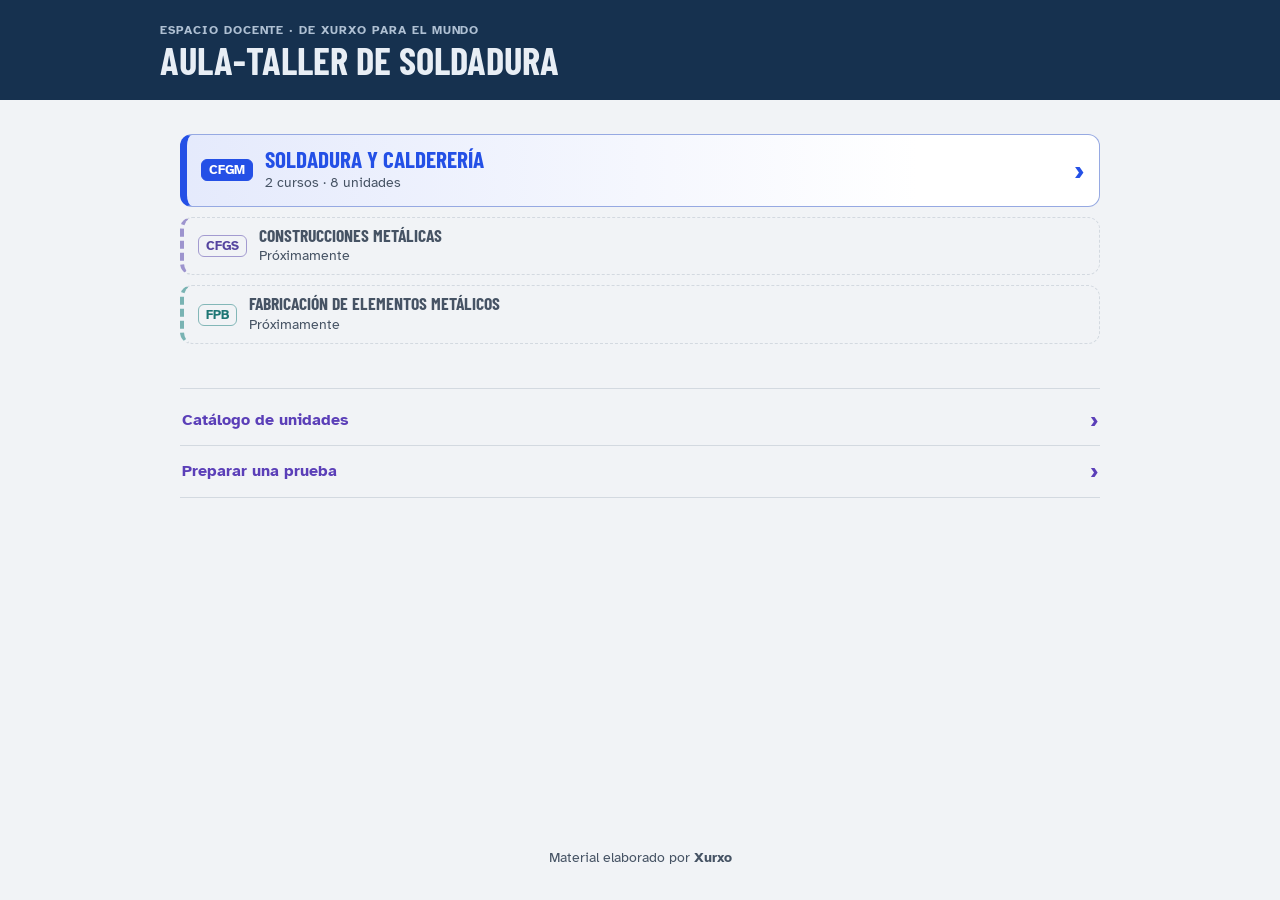
==== commit 506b7330: "Add files via upload" ====
--- a/index.html
+++ b/index.html
@@ -4,63 +4,14 @@
 <meta charset="utf-8">
 <meta name="viewport" content="width=device-width, initial-scale=1, viewport-fit=cover">
 <title>Aula-taller de soldadura · Xurxo</title>
-<meta name="description" content="Aula-taller de soldadura para FP: apuntes visuales por módulo para el alumnado y planificación y pruebas para el profesorado.">
+<meta name="description" content="Aula-taller de soldadura para FP: unidades de trabajo visuales para llevar a Google Classroom y pruebas con RA y CE.">
 <meta name="theme-color" content="#16314F">
-<link rel="preconnect" href="https://fonts.googleapis.com">
-<link rel="preconnect" href="https://fonts.gstatic.com" crossorigin>
-<link href="https://fonts.googleapis.com/css2?family=Atkinson+Hyperlegible:wght@400;700&family=Barlow+Condensed:wght@600;700&display=swap" rel="stylesheet">
-<style>
-/* Entrada del aula-taller: dos puertas, estudiante y profesor */
-:root{
-  --paper:#F1F3F6;--card:#fff;--ink:#141C28;--ink2:#465364;--line:#D3D9E0;--head:#16314F;--head-ink:#E8EEF5;
-  --arc:#2450E6;--violet:#5B3FB8;
-  --f-body:"Atkinson Hyperlegible",system-ui,-apple-system,"Segoe UI",sans-serif;
-  --f-head:"Barlow Condensed","Arial Narrow",Impact,sans-serif;
-}
-@media (prefers-color-scheme:dark){:root{--paper:#0E141B;--card:#161E29;--ink:#E8EEF5;--ink2:#A2AFBE;--line:#2A3543;--head:#0B1826;--arc:#8FA8FF;--violet:#B7A4FF;color-scheme:dark}}
-*{box-sizing:border-box;margin:0}
-body{background:var(--paper);color:var(--ink);font-family:var(--f-body);line-height:1.45;min-height:100vh;display:flex;flex-direction:column}
-header.top{background:var(--head);color:var(--head-ink);padding:22px max(20px,env(safe-area-inset-right)) 20px max(20px,env(safe-area-inset-left))}
-header.top .in,main,footer{max-width:720px;margin:0 auto;width:100%}
-h1{font-family:var(--f-head);font-size:clamp(2rem,6vw,2.8rem);line-height:1;text-transform:uppercase;letter-spacing:.01em}
-.lema{font-size:.95rem;opacity:.8;margin-top:6px}
-main{padding:28px max(20px,env(safe-area-inset-right)) 24px max(20px,env(safe-area-inset-left));flex:1}
-.puertas{display:grid;gap:14px;grid-template-columns:repeat(auto-fit,minmax(260px,1fr))}
-a.puerta{display:flex;align-items:center;gap:16px;text-decoration:none;color:inherit;background:var(--card);border:1px solid var(--line);border-left:8px solid var(--c);border-radius:14px;padding:22px 20px;transition:transform .12s,border-color .12s}
-a.puerta:hover{border-color:var(--c)}
-a.puerta:active{transform:scale(.985)}
-a.puerta:focus-visible{outline:3px solid var(--c);outline-offset:3px}
-a.puerta svg{width:48px;height:48px;color:var(--c);flex:none}
-a.puerta h2{font-family:var(--f-head);font-size:2rem;line-height:1;text-transform:uppercase;color:var(--c)}
-a.puerta p{color:var(--ink2);margin-top:4px}
-a.puerta .fl{margin-left:auto;font-size:1.8rem;color:var(--c);font-weight:700}
-.p-alu{--c:var(--arc)}.p-pro{--c:var(--violet)}
-footer{text-align:center;color:var(--ink2);font-size:.85rem;padding:24px 20px 32px}
-@media (prefers-reduced-motion:reduce){a.puerta{transition:none}}
-</style>
+<!-- La entrada es el espacio docente: el alumnado llega a los apuntes desde Classroom -->
+<meta http-equiv="refresh" content="0; url=profesor.html">
+<script>location.replace("profesor.html"+location.hash)</script>
+<style>body{font-family:system-ui,sans-serif;background:#F1F3F6;color:#141C28;display:grid;place-items:center;min-height:100vh;margin:0}a{color:#5B3FB8;font-weight:700}</style>
 </head>
 <body>
-<header class="top">
-  <div class="in">
-    <h1>Aula-taller de soldadura</h1>
-    <p class="lema">De Xurxo para el mundo</p>
-  </div>
-</header>
-
-<main>
-  <div class="puertas">
-    <a class="puerta p-alu" href="clase.html">
-      <svg viewBox="0 0 48 48" fill="none" stroke="currentColor" stroke-width="3" stroke-linecap="round" stroke-linejoin="round" aria-hidden="true"><path d="M6 12c6-3 12-3 18 1 6-4 12-4 18-1v26c-6-3-12-3-18 1-6-4-12-4-18-1z"/><path d="M24 13v26"/></svg>
-      <div><h2>Estudiante</h2><p>Los apuntes de tu clase.</p></div>
-      <span class="fl" aria-hidden="true">›</span>
-    </a>
-    <a class="puerta p-pro" href="profesor.html">
-      <svg viewBox="0 0 48 48" fill="none" stroke="currentColor" stroke-width="3" stroke-linecap="round" stroke-linejoin="round" aria-hidden="true"><rect x="10" y="6" width="28" height="36" rx="3"/><path d="M17 16h14M17 23h14M17 30h8"/><path d="m28 33 3 3 6-7"/></svg>
-      <div><h2>Profesorado</h2><p>Planifica tus clases y prepara pruebas.</p></div>
-      <span class="fl" aria-hidden="true">›</span>
-    </a>
-  </div>
-</main>
-<footer>CFGM Soldadura y Calderería · FP Básica Fabricación de Elementos Metálicos</footer>
+<p><a href="profesor.html">Entrar en el Aula-taller de soldadura</a></p>
 </body>
 </html>
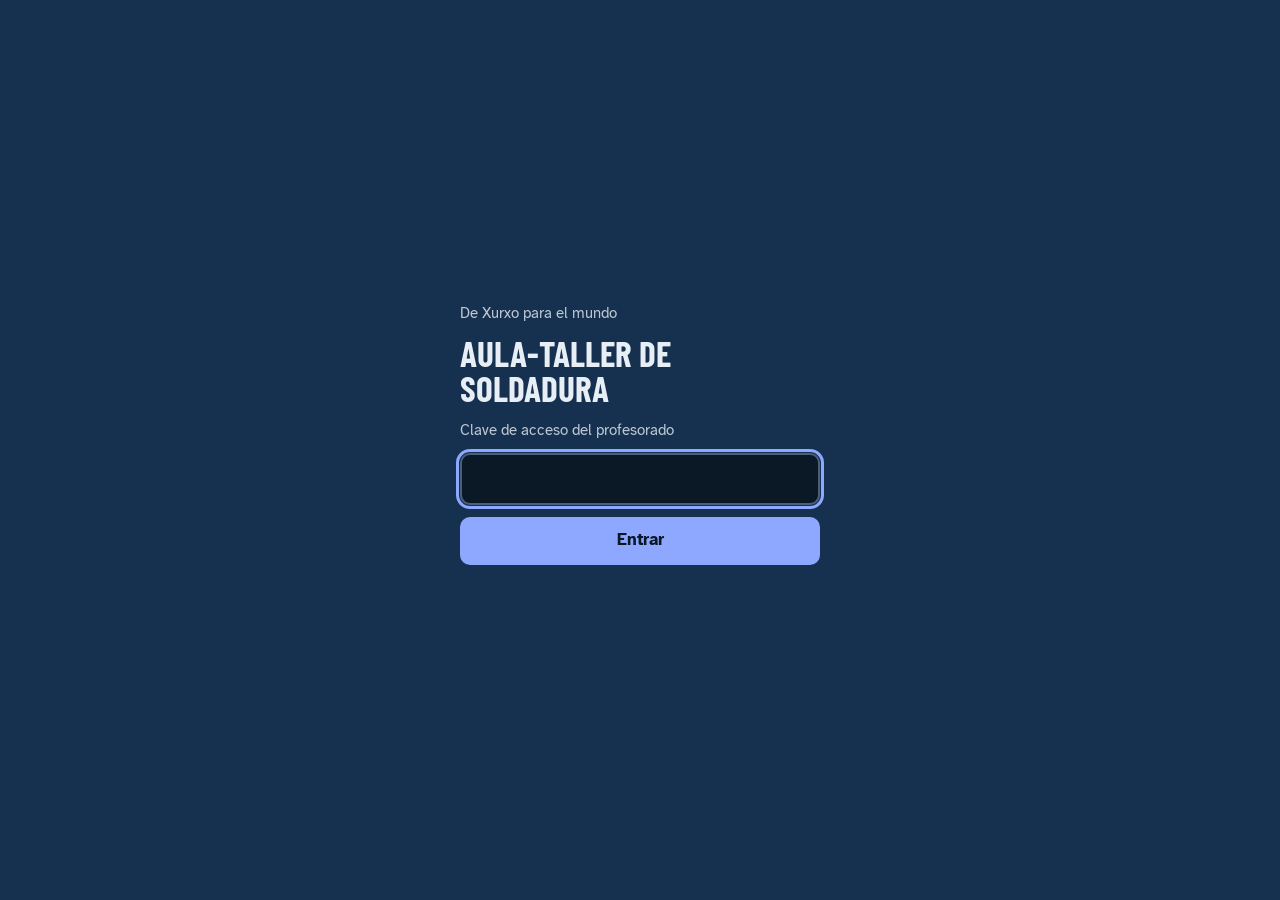
==== commit 27797ace: "Add files via upload" ====
--- a/index.html
+++ b/index.html
@@ -6,6 +6,13 @@
 <title>Aula-taller de soldadura · Xurxo</title>
 <meta name="description" content="Aula-taller de soldadura para FP: unidades de trabajo visuales para llevar a Google Classroom y pruebas con RA y CE.">
 <meta name="theme-color" content="#16314F">
+<link rel="manifest" href="manifest.json">
+<link rel="icon" type="image/png" href="favicon.png">
+<link rel="apple-touch-icon" href="apple-touch-icon.png">
+<meta name="apple-mobile-web-app-capable" content="yes">
+<meta name="mobile-web-app-capable" content="yes">
+<meta name="apple-mobile-web-app-title" content="Aula-taller">
+<meta name="apple-mobile-web-app-status-bar-style" content="black-translucent">
 <!-- La entrada es el espacio docente: el alumnado llega a los apuntes desde Classroom -->
 <meta http-equiv="refresh" content="0; url=profesor.html">
 <script>location.replace("profesor.html"+location.hash)</script>
